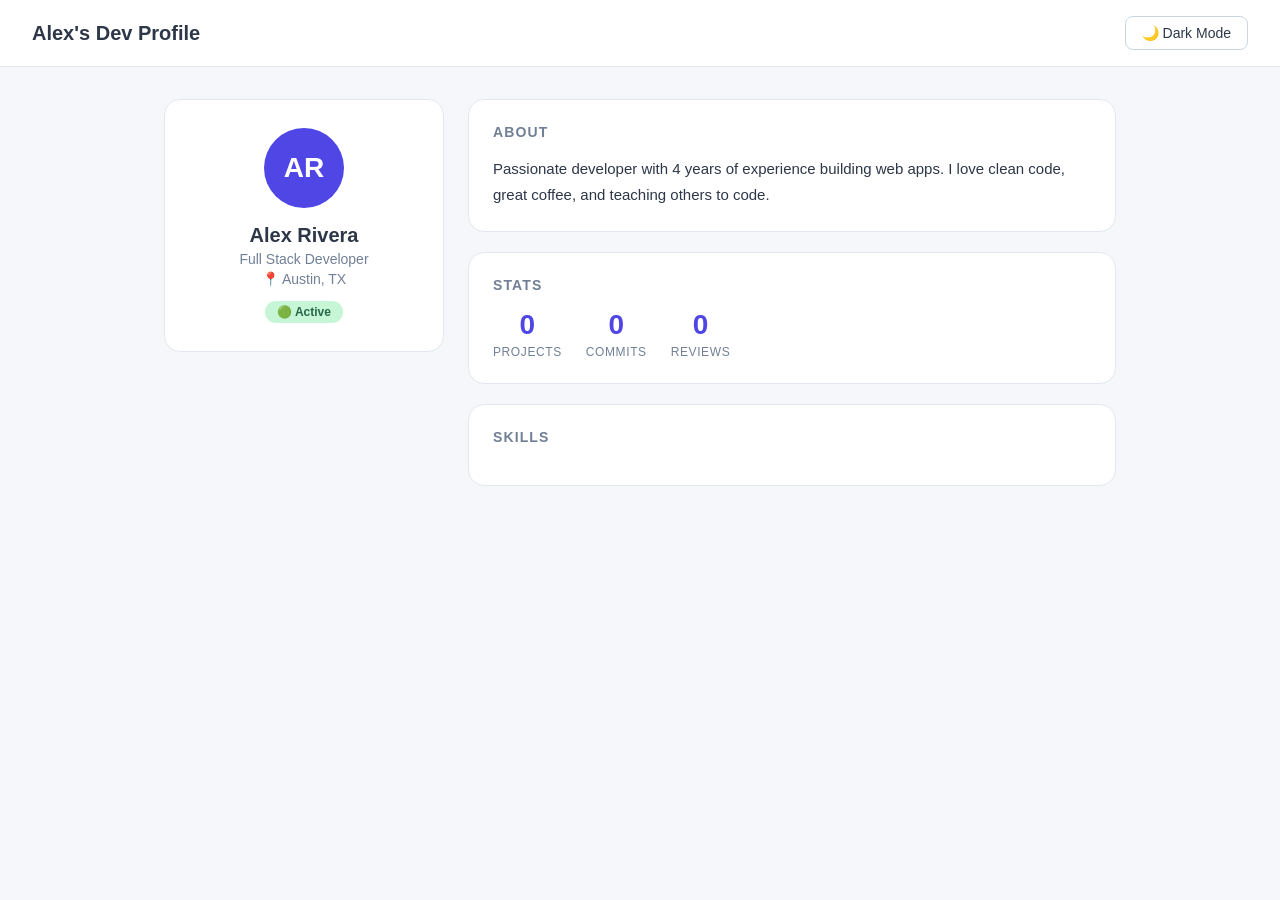
==== JavaScript_Founddations_Mastery/10_dom-manipulation/live-class/mentee/index.html @ 0cd044d8 "Merge github.com:paradosso-debug/W11-LetPhilMentorship" ====
<!doctype html>
<html lang="en">
  <head>
    <meta charset="UTF-8" />
    <meta name="viewport" content="width=device-width, initial-scale=1.0" />
    <title>DOM Manipulation — Live Class</title>
    <link rel="stylesheet" href="style.css" />
  </head>

  <!--
  ============================================================
  🏗️  PAGE STRUCTURE — READ BEFORE YOU START
  ============================================================
  This is a User Profile Page.
  Your JavaScript will select elements from this HTML and
  update them dynamically — no hardcoding text here.

  IMPORTANT: Do NOT add text content directly to these elements.
  Leave them empty or with placeholder text where noted.
  JavaScript will fill everything in.
  ============================================================
  -->

  <body>
    <!-- ✅ STEP 1 — HEADER
         This header holds the page title and a dark mode toggle button.
         The <h1> id="page-title" will be filled by JS.
         The <button> id="theme-btn" triggers dark mode when clicked
         (we'll add the click behavior in Event Listeners lesson —
         for now just style it and log that it exists). -->
    <header class="site-header">
      <h1 id="page-title"></h1>
      <button id="theme-btn">🌙 Dark Mode</button>
    </header>

    <!-- ✅ STEP 2 — MAIN LAYOUT
         A two-column layout: profile card on the left, content on the right. -->
    <main class="layout">
      <!-- ✅ STEP 3 — PROFILE CARD
           Leave all text content empty — JS fills it in. -->
      <aside class="profile-card">
        <div class="avatar" id="avatar">
          <!-- JS will set the initials here -->
        </div>
        <h2 id="user-name"></h2>
        <p id="user-title"></p>
        <p id="user-location"></p>
        <span id="status-badge" class="badge"></span>
      </aside>

      <!-- ✅ STEP 4 — CONTENT AREA -->
      <section class="content">
        <!-- Bio section -->
        <div class="section-block" id="bio-block">
          <h3>About</h3>
          <p id="user-bio"></p>
        </div>

        <!-- Stats section -->
        <div class="section-block" id="stats-block">
          <h3>Stats</h3>
          <div class="stats-row">
            <div class="stat">
              <span class="stat-number" id="stat-projects">0</span>
              <span class="stat-label">Projects</span>
            </div>
            <div class="stat">
              <span class="stat-number" id="stat-commits">0</span>
              <span class="stat-label">Commits</span>
            </div>
            <div class="stat">
              <span class="stat-number" id="stat-reviews">0</span>
              <span class="stat-label">Reviews</span>
            </div>
          </div>
        </div>

        <!-- Skills section — JS will build this list dynamically -->
        <div class="section-block" id="skills-block">
          <h3>Skills</h3>
          <!-- ✅ STEP 5 — SKILLS LIST
               Create a <ul> with id="skills-list"
               Leave it empty — JS will append <li> items to it. -->
          <ul id="skills-list"></ul>
        </div>
      </section>
    </main>

    <script src="app.js"></script>
  </body>
</html>
---- JavaScript_Founddations_Mastery/10_dom-manipulation/live-class/mentee/style.css ----
/* ============================================================
   DOM MANIPULATION — LIVE CLASS  |  Stylesheet
   ============================================================
   This CSS is provided and explained below.
   You do not need to edit anything here.
   All your work happens in app.js.
   ============================================================ */

/* --- RESET & BASE --- */
* {
  box-sizing: border-box;
  margin: 0;
  padding: 0;
}

/* Body — light gray background, clean sans-serif font.
   transition: background-color makes the dark mode switch smooth. */
body {
  font-family: "Segoe UI", Tahoma, Geneva, Verdana, sans-serif;
  background-color: #f5f7fa;
  color: #2d3748;
  min-height: 100vh;
  transition: background-color 0.3s, color 0.3s;
}

/* --- DARK MODE ---
   When JS adds class="dark" to <body>, these rules apply.
   This is how .classList.toggle("dark") works — no inline styles needed. */
body.dark {
  background-color: #1a202c;
  color: #e2e8f0;
}

body.dark .profile-card {
  background-color: #2d3748;
  border-color: #4a5568;
}

body.dark .section-block {
  background-color: #2d3748;
  border-color: #4a5568;
}

body.dark .site-header {
  background-color: #2d3748;
  border-bottom-color: #4a5568;
}

/* --- HEADER --- */
.site-header {
  display: flex;
  justify-content: space-between;
  align-items: center;
  padding: 16px 32px;
  background-color: #ffffff;
  border-bottom: 1px solid #e2e8f0;
  position: sticky;
  top: 0;
  z-index: 10;
}

.site-header h1 {
  font-size: 1.25rem;
  font-weight: 700;
  color: inherit;
}

/* Dark mode toggle button */
#theme-btn {
  background: none;
  border: 1px solid #cbd5e0;
  padding: 8px 16px;
  border-radius: 8px;
  cursor: pointer;
  font-size: 0.875rem;
  color: inherit;
  transition: background-color 0.2s;
}

#theme-btn:hover {
  background-color: rgba(0,0,0,0.05);
}

/* --- MAIN LAYOUT --- */
.layout {
  display: grid;
  grid-template-columns: 280px 1fr;
  gap: 24px;
  max-width: 1000px;
  margin: 32px auto;
  padding: 0 24px;
}

/* --- PROFILE CARD --- */
.profile-card {
  background-color: #ffffff;
  border: 1px solid #e2e8f0;
  border-radius: 16px;
  padding: 28px 24px;
  text-align: center;
  height: fit-content;
  position: sticky;
  top: 80px;
  transition: background-color 0.3s, border-color 0.3s;
}

/* Avatar circle — JS sets the initials as textContent */
.avatar {
  width: 80px;
  height: 80px;
  border-radius: 50%;
  background-color: #4f46e5;
  color: #ffffff;
  font-size: 1.75rem;
  font-weight: 700;
  display: flex;
  align-items: center;
  justify-content: center;
  margin: 0 auto 16px;
}

.profile-card h2 {
  font-size: 1.25rem;
  font-weight: 700;
  margin-bottom: 4px;
}

.profile-card p {
  font-size: 0.875rem;
  color: #718096;
  margin-bottom: 4px;
}

/* Status badge — .badge.active turns it green, .badge.away turns it yellow */
.badge {
  display: inline-block;
  padding: 4px 12px;
  border-radius: 999px;
  font-size: 0.75rem;
  font-weight: 600;
  margin-top: 10px;
  background-color: #e2e8f0;
  color: #4a5568;
}

.badge.active {
  background-color: #c6f6d5;
  color: #276749;
}

.badge.away {
  background-color: #fefcbf;
  color: #744210;
}

.badge.offline {
  background-color: #fed7d7;
  color: #742a2a;
}

/* --- CONTENT SECTIONS --- */
.content {
  display: flex;
  flex-direction: column;
  gap: 20px;
}

.section-block {
  background-color: #ffffff;
  border: 1px solid #e2e8f0;
  border-radius: 16px;
  padding: 24px;
  transition: background-color 0.3s, border-color 0.3s;
}

.section-block h3 {
  font-size: 0.875rem;
  font-weight: 700;
  text-transform: uppercase;
  letter-spacing: 0.08em;
  color: #718096;
  margin-bottom: 16px;
}

#user-bio {
  font-size: 0.9375rem;
  line-height: 1.7;
  color: inherit;
}

/* --- STATS ROW --- */
.stats-row {
  display: flex;
  gap: 24px;
}

.stat {
  display: flex;
  flex-direction: column;
  align-items: center;
  gap: 4px;
}

.stat-number {
  font-size: 1.75rem;
  font-weight: 800;
  color: #4f46e5;
}

.stat-label {
  font-size: 0.75rem;
  color: #718096;
  text-transform: uppercase;
  letter-spacing: 0.05em;
}

/* --- SKILLS LIST --- */
#skills-list {
  list-style: none;
  display: flex;
  flex-wrap: wrap;
  gap: 8px;
}

/* Each skill tag — JS creates these with createElement */
#skills-list li {
  background-color: #ebf4ff;
  color: #2b6cb0;
  padding: 6px 14px;
  border-radius: 999px;
  font-size: 0.8125rem;
  font-weight: 500;
}

body.dark #skills-list li {
  background-color: #2c5282;
  color: #bee3f8;
}

/* --- RESPONSIVE --- */
@media (max-width: 700px) {
  .layout {
    grid-template-columns: 1fr;
  }
  .profile-card {
    position: static;
  }
}
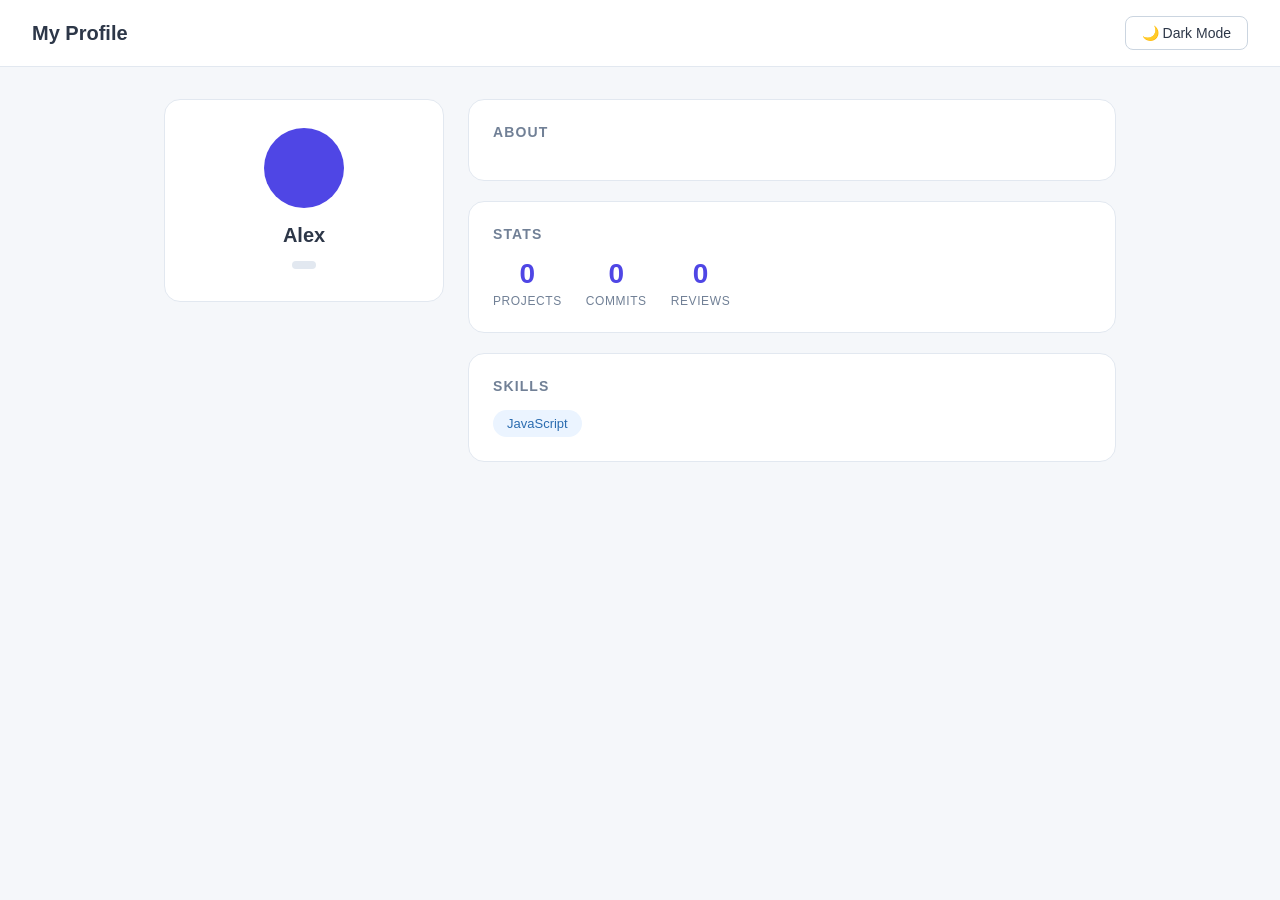
==== commit 115e9482: "Merge github.com:paradosso-debug/W11-LetPhilMentorship" ====
--- a/JavaScript_Founddations_Mastery/10_dom-manipulation/live-class/mentee/index.html
+++ b/JavaScript_Founddations_Mastery/10_dom-manipulation/live-class/mentee/index.html
@@ -86,6 +86,6 @@
       </section>
     </main>
 
-    <script src="app.js"></script>
+    <script src="debug.js"></script>
   </body>
 </html>
